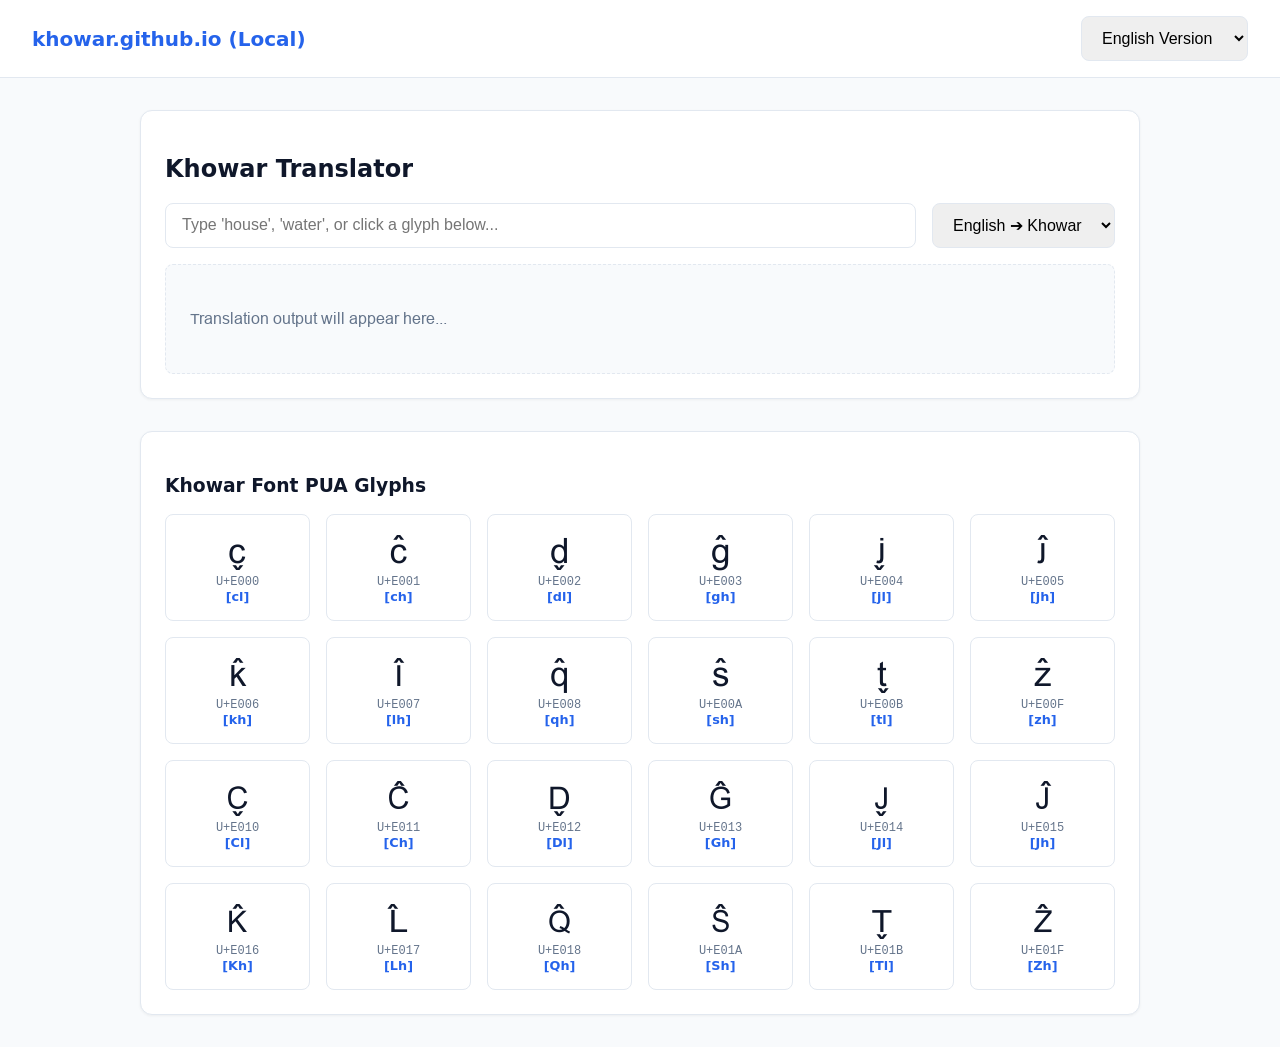
==== index.html @ ffb2a6e8 "Initial Commit" ====
<!DOCTYPE html>
<html lang="en">
<head>
    <meta charset="UTF-8">
    <meta name="viewport" content="width=device-width, initial-scale=1.0">
    <title>Khowar Language Portal & Translator</title>
    <style>
        @font-face {
            font-family: 'KhowarRegular';
            src: url('fonts/Khowar-Regular.ttf') format('truetype');
            font-weight: normal;
            font-style: normal;
            font-display: swap;
        }

        :root {
            --bg-color: #f8fafc;
            --card-bg: #ffffff;
            --text-main: #0f172a;
            --text-muted: #64748b;
            --accent: #2563eb;
            --border: #e2e8f0;
        }

        body {
            font-family: system-ui, -apple-system, BlinkMacSystemFont, 'Segoe UI', Roboto, sans-serif;
            background-color: var(--bg-color);
            color: var(--text-main);
            margin: 0;
            padding: 0;
        }

        .khowar-font {
            font-family: 'KhowarRegular', sans-serif;
        }

        header {
            background-color: var(--card-bg);
            border-bottom: 1px solid var(--border);
            padding: 1rem 2rem;
            display: flex;
            justify-content: space-between;
            align-items: center;
        }

        .brand {
            font-size: 1.25rem;
            font-weight: 700;
            color: var(--accent);
        }

        .container {
            max-width: 1000px;
            margin: 2rem auto;
            padding: 0 1rem;
        }

        .card {
            background: var(--card-bg);
            border: 1px solid var(--border);
            border-radius: 12px;
            padding: 1.5rem;
            margin-bottom: 2rem;
            box-shadow: 0 1px 3px rgba(0,0,0,0.05);
        }

        .search-controls {
            display: grid;
            grid-template-columns: 1fr auto;
            gap: 1rem;
            margin-bottom: 1rem;
        }

        input[type="text"], select {
            width: 100%;
            padding: 0.75rem 1rem;
            border: 1px solid var(--border);
            border-radius: 8px;
            font-size: 1rem;
            box-sizing: border-box;
        }

        .result-box {
            background-color: var(--bg-color);
            border: 1px dashed var(--border);
            border-radius: 8px;
            padding: 1.5rem;
            min-height: 60px;
            font-size: 1.5rem;
            display: flex;
            align-items: center;
        }

        .grid {
            display: grid;
            grid-template-columns: repeat(auto-fill, minmax(130px, 1fr));
            gap: 1rem;
        }

        .glyph-card {
            background: var(--card-bg);
            border: 1px solid var(--border);
            border-radius: 8px;
            padding: 1rem;
            text-align: center;
            cursor: pointer;
            transition: transform 0.1s, border-color 0.1s;
        }

        .glyph-card:hover {
            border-color: var(--accent);
            transform: translateY(-2px);
        }

        .glyph-char {
            font-size: 2.2rem;
            margin-bottom: 0.25rem;
        }

        .glyph-code {
            font-size: 0.75rem;
            color: var(--text-muted);
            font-family: monospace;
        }

        .glyph-token {
            font-size: 0.8rem;
            color: var(--accent);
            font-weight: bold;
        }
    </style>
</head>
<body>

    <header>
        <div class="brand">khowar.github.io (Local)</div>
        <select id="langSelect" style="width: auto;">
            <option value="en">English Version</option>
            <option value="kh">Khowar Version</option>
        </select>
    </header>

    <div class="container">
        <!-- Translator Section -->
        <div class="card">
            <h2 id="transTitle">Khowar Translator</h2>
            <div class="search-controls">
                <input type="text" id="searchInput" placeholder="Type 'house', 'water', or click a glyph below...">
                <select id="directionSelect" style="width: auto;">
                    <option value="en-to-kh">English ➔ Khowar</option>
                    <option value="kh-to-en">Khowar ➔ English</option>
                </select>
            </div>
            <div class="result-box khowar-font" id="translationOutput">
                <span style="color: var(--text-muted); font-size: 1rem;" id="outputText">Translation output will appear here...</span>
            </div>
        </div>

        <!-- PUA Character Grid -->
        <div class="card">
            <h3 id="glyphTitle">Khowar Font PUA Glyphs</h3>
            <div class="grid" id="glyphGrid"></div>
        </div>
    </div>

    <!-- Script Imports (Loaded locally without CORS issues) -->
    <script src="js/glyphs.js"></script>
    <script src="data/vocabulary.js"></script>
    <script src="data/sentences.js"></script>
    <script src="js/translator.js"></script>

    <script>
        // Render Glyph Cards into Grid
        function renderGlyphs() {
            const grid = document.getElementById('glyphGrid');
            grid.innerHTML = '';
            
            Object.keys(khowarGlyphs).forEach(token => {
                const char = khowarGlyphs[token];
                const codePoint = 'U+' + char.charCodeAt(0).toString(16).toUpperCase();
                
                const card = document.createElement('div');
                card.className = 'glyph-card';
                card.onclick = () => {
                    const input = document.getElementById('searchInput');
                    input.value += token;
                    triggerTranslation();
                };

                card.innerHTML = `
                    <div class="glyph-char khowar-font">${char}</div>
                    <div class="glyph-code">${codePoint}</div>
                    <div class="glyph-token">${token}</div>
                `;
                grid.appendChild(card);
            });
        }

        // Handle Search & Translation
        function triggerTranslation() {
            const query = document.getElementById('searchInput').value;
            const direction = document.getElementById('directionSelect').value;
            const outputEl = document.getElementById('translationOutput');

            if (!query.trim()) {
                outputEl.innerHTML = '<span style="color: var(--text-muted); font-size: 1rem;">Translation output will appear here...</span>';
                return;
            }

            // Calls your translateQuery function from translator.js
            const result = translateQuery(query, direction, vocabularyData, sentencesData);
            outputEl.textContent = result;
        }

        // Event Listeners
        document.getElementById('searchInput').addEventListener('input', triggerTranslation);
        document.getElementById('directionSelect').addEventListener('change', triggerTranslation);

        // Language toggle UI
        document.getElementById('langSelect').addEventListener('change', (e) => {
            const isKhowar = e.target.value === 'kh';
            document.getElementById('transTitle').textContent = isKhowar ? "Khowar Translator (خوار)" : "Khowar Translator";
            document.getElementById('glyphTitle').textContent = isKhowar ? "Khowar Glyphs (حروف)" : "Khowar Font PUA Glyphs";
        });

        // Initialize Page Locally
        window.addEventListener('DOMContentLoaded', () => {
            renderGlyphs();
            document.getElementById('outputText').textContent = "Translation output will appear here...";
        });

        // Automatically parse URL parameters and translate on page load
        function handleUrlParameters() {
            const urlParams = new URLSearchParams(window.location.search);
            const query = urlParams.get('q');
            const direction = urlParams.get('dir');

            if (query) {
                document.getElementById('searchInput').value = query;
                
                if (direction) {
                    document.getElementById('directionSelect').value = direction;
                }

                // Run translation immediately
                triggerTranslation();
            }
        }

        // Call inside your DOMContentLoaded event listener:
        window.addEventListener('DOMContentLoaded', () => {
            renderGlyphs();
            document.getElementById('outputText').textContent = "Translation output will appear here...";
            
            // Process incoming URL query parameters
            handleUrlParameters();
        });
    </script>
</body>
</html>
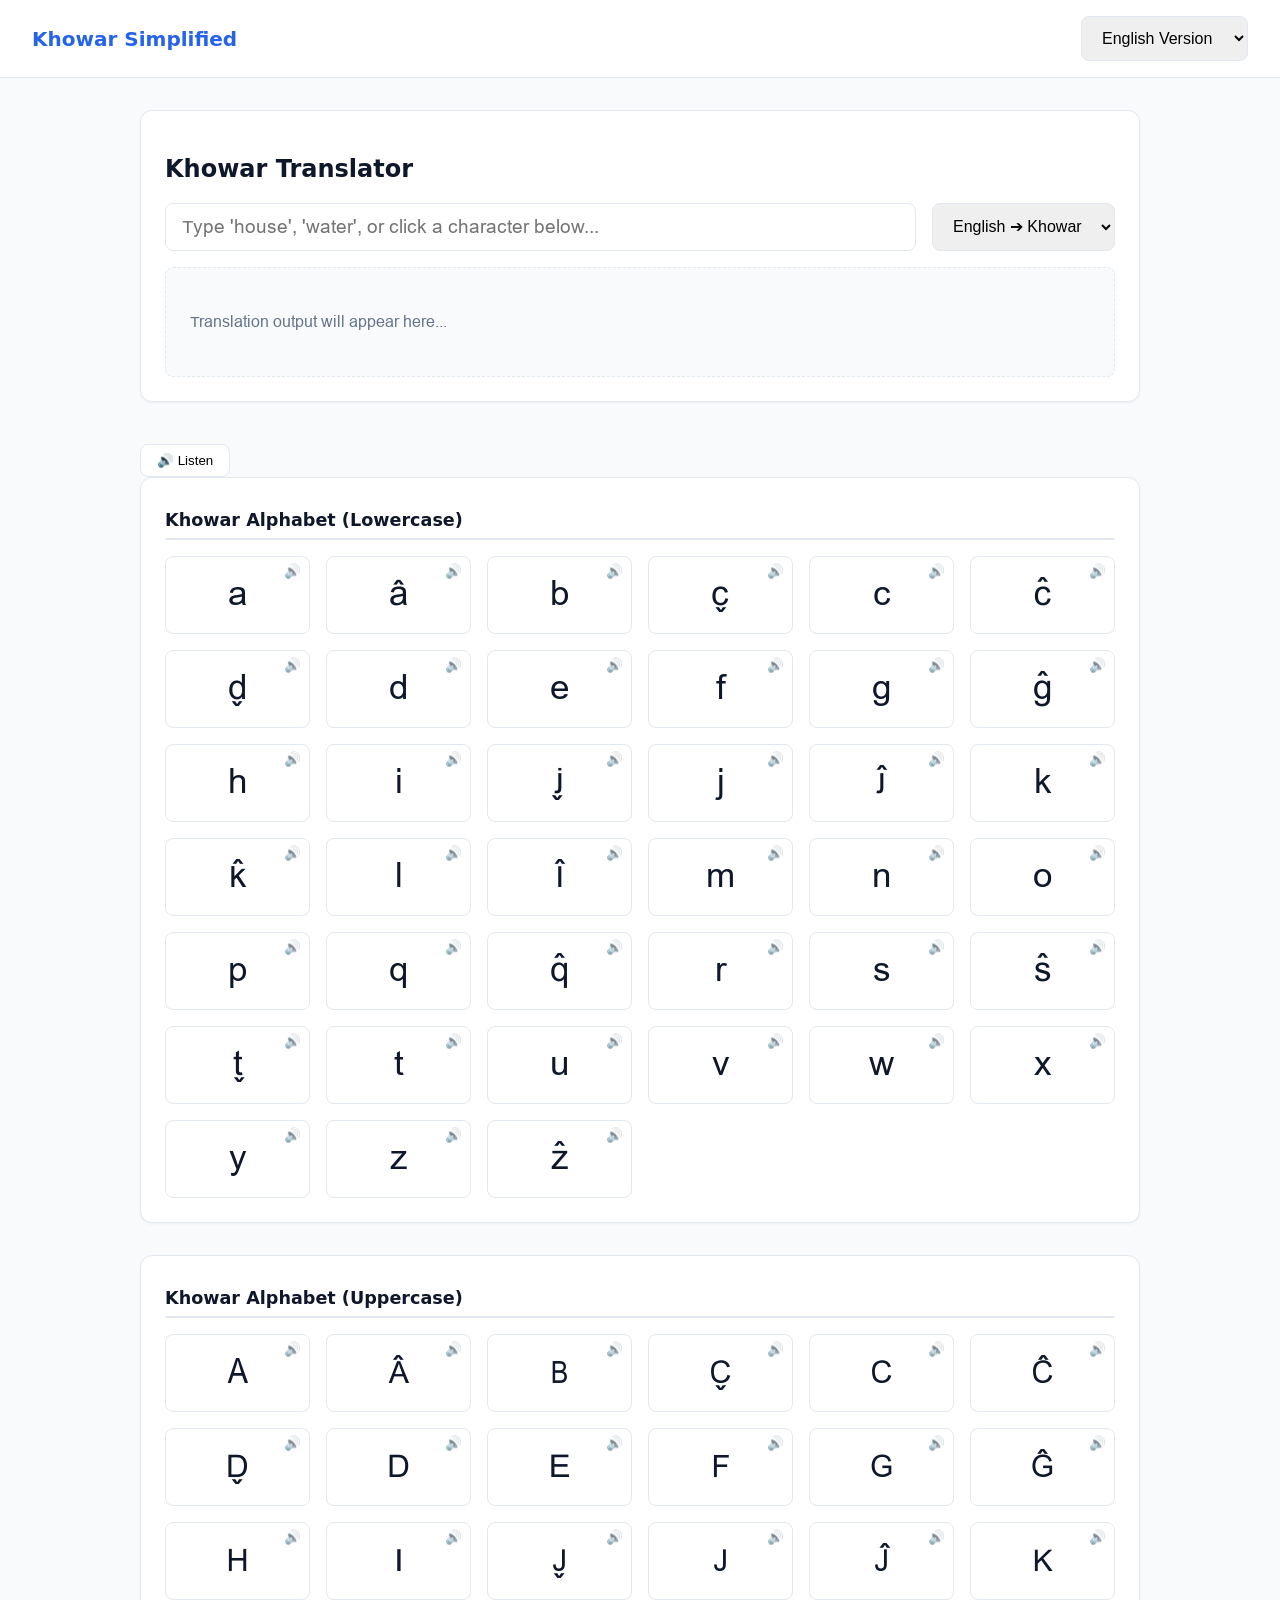
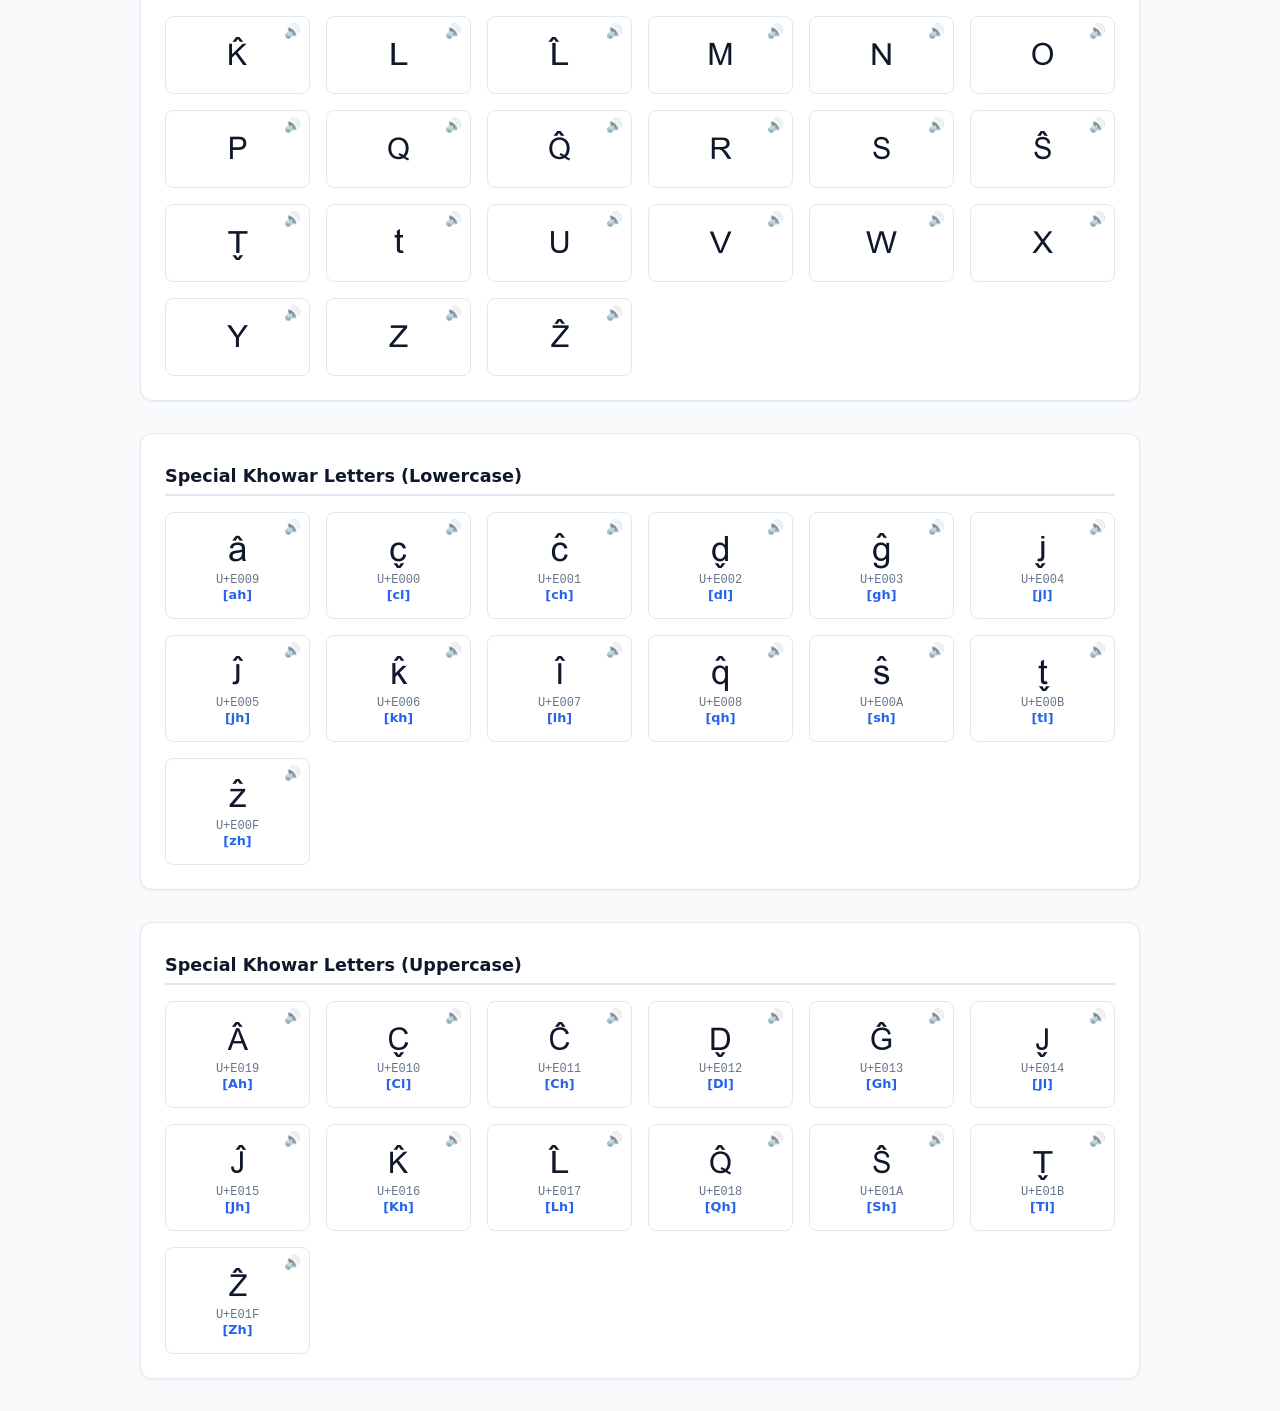
==== commit 355de5a9: "Added Letter Pronunciation" ====
--- a/index.html
+++ b/index.html
@@ -4,257 +4,80 @@
     <meta charset="UTF-8">
     <meta name="viewport" content="width=device-width, initial-scale=1.0">
     <title>Khowar Language Portal & Translator</title>
-    <style>
-        @font-face {
-            font-family: 'KhowarRegular';
-            src: url('fonts/Khowar-Regular.ttf') format('truetype');
-            font-weight: normal;
-            font-style: normal;
-            font-display: swap;
-        }
-
-        :root {
-            --bg-color: #f8fafc;
-            --card-bg: #ffffff;
-            --text-main: #0f172a;
-            --text-muted: #64748b;
-            --accent: #2563eb;
-            --border: #e2e8f0;
-        }
-
-        body {
-            font-family: system-ui, -apple-system, BlinkMacSystemFont, 'Segoe UI', Roboto, sans-serif;
-            background-color: var(--bg-color);
-            color: var(--text-main);
-            margin: 0;
-            padding: 0;
-        }
-
-        .khowar-font {
-            font-family: 'KhowarRegular', sans-serif;
-        }
-
-        header {
-            background-color: var(--card-bg);
-            border-bottom: 1px solid var(--border);
-            padding: 1rem 2rem;
-            display: flex;
-            justify-content: space-between;
-            align-items: center;
-        }
-
-        .brand {
-            font-size: 1.25rem;
-            font-weight: 700;
-            color: var(--accent);
-        }
-
-        .container {
-            max-width: 1000px;
-            margin: 2rem auto;
-            padding: 0 1rem;
-        }
-
-        .card {
-            background: var(--card-bg);
-            border: 1px solid var(--border);
-            border-radius: 12px;
-            padding: 1.5rem;
-            margin-bottom: 2rem;
-            box-shadow: 0 1px 3px rgba(0,0,0,0.05);
-        }
-
-        .search-controls {
-            display: grid;
-            grid-template-columns: 1fr auto;
-            gap: 1rem;
-            margin-bottom: 1rem;
-        }
-
-        input[type="text"], select {
-            width: 100%;
-            padding: 0.75rem 1rem;
-            border: 1px solid var(--border);
-            border-radius: 8px;
-            font-size: 1rem;
-            box-sizing: border-box;
-        }
-
-        .result-box {
-            background-color: var(--bg-color);
-            border: 1px dashed var(--border);
-            border-radius: 8px;
-            padding: 1.5rem;
-            min-height: 60px;
-            font-size: 1.5rem;
-            display: flex;
-            align-items: center;
-        }
-
-        .grid {
-            display: grid;
-            grid-template-columns: repeat(auto-fill, minmax(130px, 1fr));
-            gap: 1rem;
-        }
-
-        .glyph-card {
-            background: var(--card-bg);
-            border: 1px solid var(--border);
-            border-radius: 8px;
-            padding: 1rem;
-            text-align: center;
-            cursor: pointer;
-            transition: transform 0.1s, border-color 0.1s;
-        }
-
-        .glyph-card:hover {
-            border-color: var(--accent);
-            transform: translateY(-2px);
-        }
-
-        .glyph-char {
-            font-size: 2.2rem;
-            margin-bottom: 0.25rem;
-        }
-
-        .glyph-code {
-            font-size: 0.75rem;
-            color: var(--text-muted);
-            font-family: monospace;
-        }
-
-        .glyph-token {
-            font-size: 0.8rem;
-            color: var(--accent);
-            font-weight: bold;
-        }
-    </style>
+    <link rel="stylesheet" href="css/style.css">
 </head>
 <body>
 
-    <header>
-        <div class="brand">khowar.github.io (Local)</div>
-        <select id="langSelect" style="width: auto;">
-            <option value="en">English Version</option>
-            <option value="kh">Khowar Version</option>
-        </select>
-    </header>
-
-    <div class="container">
+<header>
+ <div class="brand">Khowar Simplified</div>
+ <select id="langSelect" style="width: auto;">
+ <option value="en">English Version</option>
+<option value="kh">Khowar Version</option>
+  </select>
+ </header>
+ <div class="container">
         <!-- Translator Section -->
         <div class="card">
             <h2 id="transTitle">Khowar Translator</h2>
             <div class="search-controls">
-                <input type="text" id="searchInput" placeholder="Type 'house', 'water', or click a glyph below...">
+                <input type="text" id="searchInput" placeholder="Type 'house', 'water', or click a character below...">
                 <select id="directionSelect" style="width: auto;">
                     <option value="en-to-kh">English ➔ Khowar</option>
                     <option value="kh-to-en">Khowar ➔ English</option>
                 </select>
             </div>
+            <!-- Unique Result Box -->
             <div class="result-box khowar-font" id="translationOutput">
                 <span style="color: var(--text-muted); font-size: 1rem;" id="outputText">Translation output will appear here...</span>
             </div>
         </div>
 
-        <!-- PUA Character Grid -->
-        <div class="card">
-            <h3 id="glyphTitle">Khowar Font PUA Glyphs</h3>
-            <div class="grid" id="glyphGrid"></div>
-        </div>
-    </div>
+        <!-- Audio Playback Control -->
+        <button onclick="playTranslationOutput()" class="glyph-card" style="margin-top: 10px; width: auto; padding: 0.5rem 1rem;">
+            🔊 Listen
+        </button>
 
-    <!-- Script Imports (Loaded locally without CORS issues) -->
-    <script src="js/glyphs.js"></script>
-    <script src="data/vocabulary.js"></script>
-    <script src="data/sentences.js"></script>
-    <script src="js/translator.js"></script>
+ <!-- Lowercase Khowar Alphabet -->
+<div class="card">
+ <h3 class="section-title">Khowar Alphabet (Lowercase)</h3>
+ <div class="grid" id="khowarLowercaseContainer"></div>
+ </div>
 
-    <script>
-        // Render Glyph Cards into Grid
-        function renderGlyphs() {
-            const grid = document.getElementById('glyphGrid');
-            grid.innerHTML = '';
-            
-            Object.keys(khowarGlyphs).forEach(token => {
-                const char = khowarGlyphs[token];
-                const codePoint = 'U+' + char.charCodeAt(0).toString(16).toUpperCase();
-                
-                const card = document.createElement('div');
-                card.className = 'glyph-card';
-                card.onclick = () => {
-                    const input = document.getElementById('searchInput');
-                    input.value += token;
-                    triggerTranslation();
-                };
+ <!-- Uppercase Khowar Alphabet -->
+ <div class="card">
+ <h3 class="section-title">Khowar Alphabet (Uppercase)</h3>
+ <div class="grid" id="khowarUppercaseContainer"></div>
+ </div>
 
-                card.innerHTML = `
-                    <div class="glyph-char khowar-font">${char}</div>
-                    <div class="glyph-code">${codePoint}</div>
-                    <div class="glyph-token">${token}</div>
-                `;
-                grid.appendChild(card);
-            });
-        }
+ <!-- Special Khowar Letters (Lowercase PUA Glyphs) -->
+ <div class="card">
+ <h3 class="section-title" id="specialLowerTitle">Special Khowar Letters (Lowercase)</h3>
+ <div class="grid" id="specialLowercaseContainer"></div>
+ </div>
 
-        // Handle Search & Translation
-        function triggerTranslation() {
-            const query = document.getElementById('searchInput').value;
-            const direction = document.getElementById('directionSelect').value;
-            const outputEl = document.getElementById('translationOutput');
+ <!-- Special Khowar Letters (Uppercase PUA Glyphs) -->
+ <div class="card">
+ <h3 class="section-title" id="specialUpperTitle">Special Khowar Letters (Uppercase)</h3>
+ <div class="grid" id="specialUppercaseContainer"></div>
+ </div>
+</div>
 
-            if (!query.trim()) {
-                outputEl.innerHTML = '<span style="color: var(--text-muted); font-size: 1rem;">Translation output will appear here...</span>';
-                return;
-            }
+ <!-- Character mappings & Script Definition -->
+ <!-- Character Maps & Script Definition -->
+ <script src="js/glyphs.js"></script>
+<script src="js/script.js"></script>
 
-            // Calls your translateQuery function from translator.js
-            const result = translateQuery(query, direction, vocabularyData, sentencesData);
-            outputEl.textContent = result;
-        }
+ <!-- Modular Data Files -->
+ <script src="data/nouns.js"></script>
+ <script src="data/verbs.js"></script>
+ <script src="data/pronouns.js"></script>
+ <script src="data/prepositions.js"></script>
+ <script src="data/sentences.js"></script>
 
-        // Event Listeners
-        document.getElementById('searchInput').addEventListener('input', triggerTranslation);
-        document.getElementById('directionSelect').addEventListener('change', triggerTranslation);
-
-        // Language toggle UI
-        document.getElementById('langSelect').addEventListener('change', (e) => {
-            const isKhowar = e.target.value === 'kh';
-            document.getElementById('transTitle').textContent = isKhowar ? "Khowar Translator (خوار)" : "Khowar Translator";
-            document.getElementById('glyphTitle').textContent = isKhowar ? "Khowar Glyphs (حروف)" : "Khowar Font PUA Glyphs";
-        });
-
-        // Initialize Page Locally
-        window.addEventListener('DOMContentLoaded', () => {
-            renderGlyphs();
-            document.getElementById('outputText').textContent = "Translation output will appear here...";
-        });
-
-        // Automatically parse URL parameters and translate on page load
-        function handleUrlParameters() {
-            const urlParams = new URLSearchParams(window.location.search);
-            const query = urlParams.get('q');
-            const direction = urlParams.get('dir');
-
-            if (query) {
-                document.getElementById('searchInput').value = query;
-                
-                if (direction) {
-                    document.getElementById('directionSelect').value = direction;
-                }
-
-                // Run translation immediately
-                triggerTranslation();
-            }
-        }
-
-        // Call inside your DOMContentLoaded event listener:
-        window.addEventListener('DOMContentLoaded', () => {
-            renderGlyphs();
-            document.getElementById('outputText').textContent = "Translation output will appear here...";
-            
-            // Process incoming URL query parameters
-            handleUrlParameters();
-        });
-    </script>
+ <!-- Modular Utilities Engine -->
+<script src="js/formatter.js"></script>
+<script src="js/audio.js"></script>
+<script src="js/translator.js"></script>
+<script src="js/app.js"></script>
 </body>
 </html>
--- a/css/style.css
+++ b/css/style.css
@@ -0,0 +1,163 @@
+@font-face {
+    font-family: 'KhowarRegular';
+    src: url('../fonts/Khowar-Regular.ttf') format('truetype');
+    font-weight: normal;
+    font-style: normal;
+    font-display: swap;
+}
+
+:root {
+    --bg-color: #f8fafc;
+    --card-bg: #ffffff;
+    --text-main: #0f172a;
+    --text-muted: #64748b;
+    --accent: #2563eb;
+    --border: #e2e8f0;
+}
+
+body {
+    font-family: system-ui, -apple-system, BlinkMacSystemFont, 'Segoe UI', Roboto, sans-serif;
+    background-color: var(--bg-color);
+    color: var(--text-main);
+    margin: 0;
+    padding: 0;
+}
+
+.khowar-font {
+    font-family: 'KhowarRegular', sans-serif;
+}
+
+header {
+    background-color: var(--card-bg);
+    border-bottom: 1px solid var(--border);
+    padding: 1rem 2rem;
+    display: flex;
+    justify-content: space-between;
+    align-items: center;
+}
+
+.brand {
+    font-size: 1.25rem;
+    font-weight: 700;
+    color: var(--accent);
+}
+
+.container {
+    max-width: 1000px;
+    margin: 2rem auto;
+    padding: 0 1rem;
+}
+
+.card {
+    background: var(--card-bg);
+    border: 1px solid var(--border);
+    border-radius: 12px;
+    padding: 1.5rem;
+    margin-bottom: 2rem;
+    box-shadow: 0 1px 3px rgba(0,0,0,0.05);
+}
+
+.search-controls {
+    display: grid;
+    grid-template-columns: 1fr auto;
+    gap: 1rem;
+    margin-bottom: 1rem;
+}
+
+#searchInput {
+    font-family: 'KhowarRegular', system-ui, -apple-system, sans-serif;
+    font-size: 1.2rem;
+    width: 100%;
+    padding: 0.75rem 1rem;
+    border: 1px solid var(--border);
+    border-radius: 8px;
+    box-sizing: border-box;
+}
+
+select {
+    width: 100%;
+    padding: 0.75rem 1rem;
+    border: 1px solid var(--border);
+    border-radius: 8px;
+    font-size: 1rem;
+    box-sizing: border-box;
+}
+
+.result-box {
+    background-color: var(--bg-color);
+    border: 1px dashed var(--border);
+    border-radius: 8px;
+    padding: 1.5rem;
+    min-height: 60px;
+    font-size: 1.5rem;
+    display: flex;
+    align-items: center;
+}
+
+.grid {
+    display: grid;
+    grid-template-columns: repeat(auto-fill, minmax(130px, 1fr));
+    gap: 1rem;
+}
+
+.glyph-card {
+    background: var(--card-bg);
+    border: 1px solid var(--border);
+    border-radius: 8px;
+    padding: 1rem;
+    text-align: center;
+    cursor: pointer;
+    transition: transform 0.1s, border-color 0.1s;
+    position: relative;
+}
+
+.glyph-card:hover {
+    border-color: var(--accent);
+    transform: translateY(-2px);
+}
+
+.glyph-char {
+    font-size: 2.2rem;
+    margin-bottom: 0.25rem;
+}
+
+.glyph-code {
+    font-size: 0.75rem;
+    color: var(--text-muted);
+    font-family: monospace;
+}
+
+.token-label {
+    font-size: 0.8rem;
+    color: var(--accent);
+    font-weight: bold;
+}
+
+.voice-icon {
+    position: absolute;
+    top: 6px;
+    right: 8px;
+    font-size: 0.85rem;
+    opacity: 0.6;
+    transition: opacity 0.15s, transform 0.15s;
+}
+
+.glyph-card:hover .voice-icon {
+    opacity: 1;
+    transform: scale(1.15);
+}
+
+.section-title {
+    margin-top: 0;
+    margin-bottom: 1rem;
+    font-size: 1.1rem;
+    color: var(--text-main);
+    border-bottom: 2px solid var(--border);
+    padding: 0.5rem 0;
+}
+
+.listen-btn {
+    margin-top: 10px;
+    width: auto;
+    padding: 0.5rem 1rem;
+}
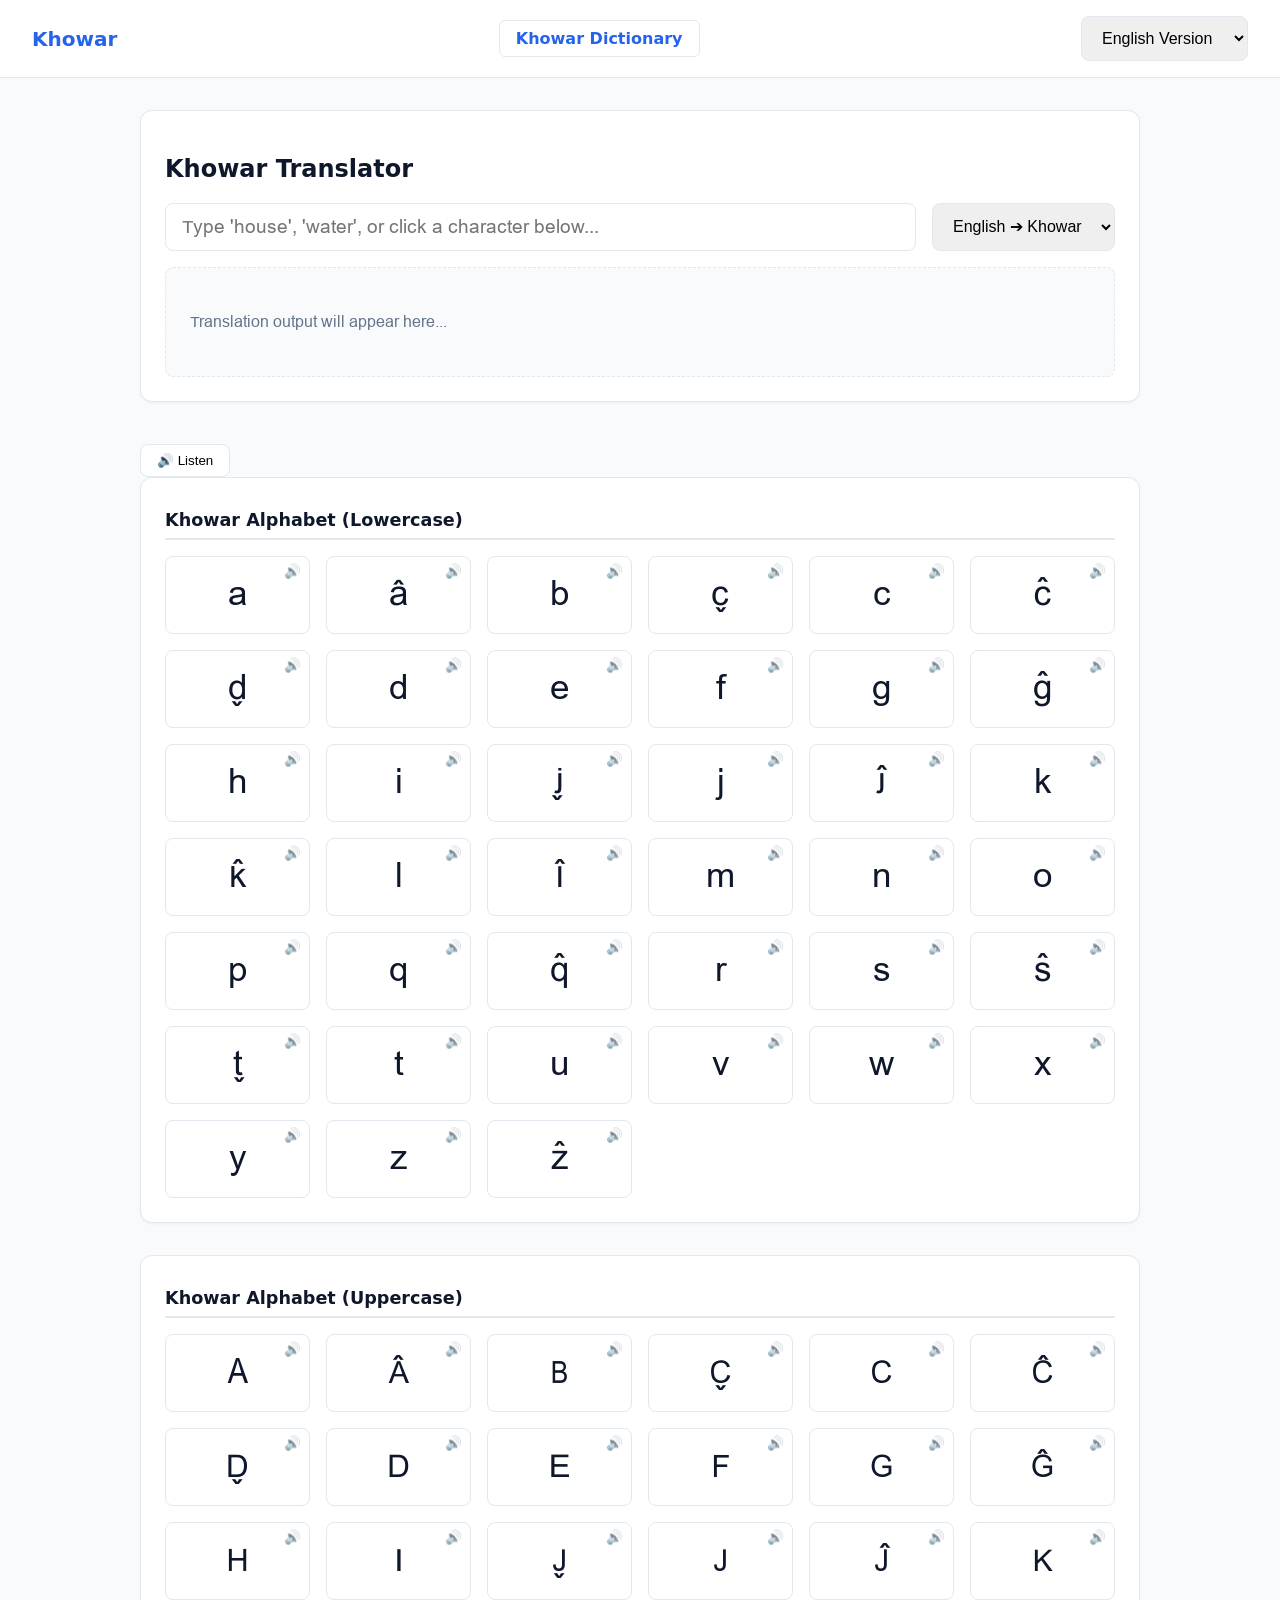
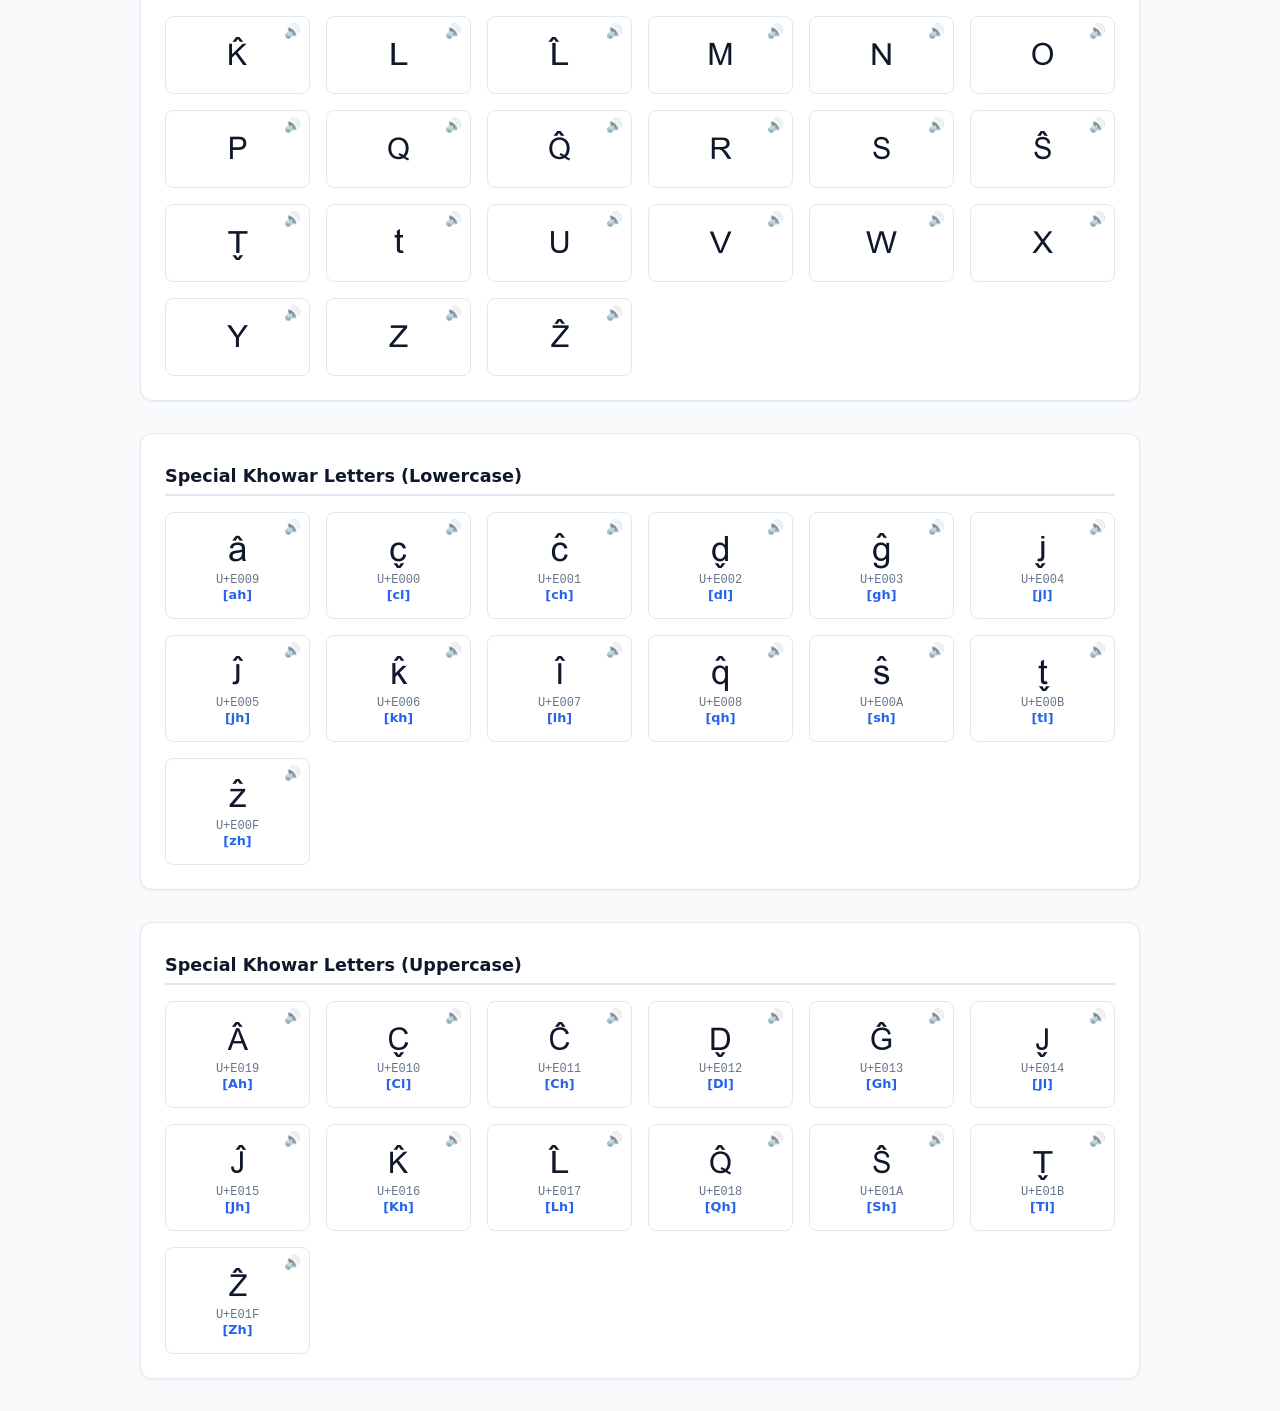
==== commit 1849aa0d: "Updated data center" ====
--- a/index.html
+++ b/index.html
@@ -9,7 +9,10 @@
 <body>
 
 <header>
- <div class="brand">Khowar Simplified</div>
+ <div class="brand">Khowar</div>
+    <nav>
+        <a href="dictionary.html" style="color: var(--accent); text-decoration: none; font-weight: 600; padding: 0.5rem 1rem; border: 1px solid var(--border); border-radius: 6px; background: var(--card-bg);">Khowar Dictionary</a>
+    </nav>
  <select id="langSelect" style="width: auto;">
  <option value="en">English Version</option>
 <option value="kh">Khowar Version</option>
@@ -73,11 +76,19 @@
  <script src="data/pronouns.js"></script>
  <script src="data/prepositions.js"></script>
  <script src="data/sentences.js"></script>
+<script src="data/conjunctions.js"></script>
+<script src="data/adjectives.js"></script>
+<script src="data/adverbs.js"></script>
+<script src="data/possessives.js"></script>
 
  <!-- Modular Utilities Engine -->
 <script src="js/formatter.js"></script>
 <script src="js/audio.js"></script>
-<script src="js/translator.js"></script>
+<script src="engines/tensesEngine.js"></script>
+<script src="engines/imperativeEngine.js"></script>
+<script src="engines/compoundEngine.js"></script>
+<script src="engines/interrogativeEngine.js"></script>
+<script src="js/router.js"></script>
 <script src="js/app.js"></script>
 </body>
 </html>
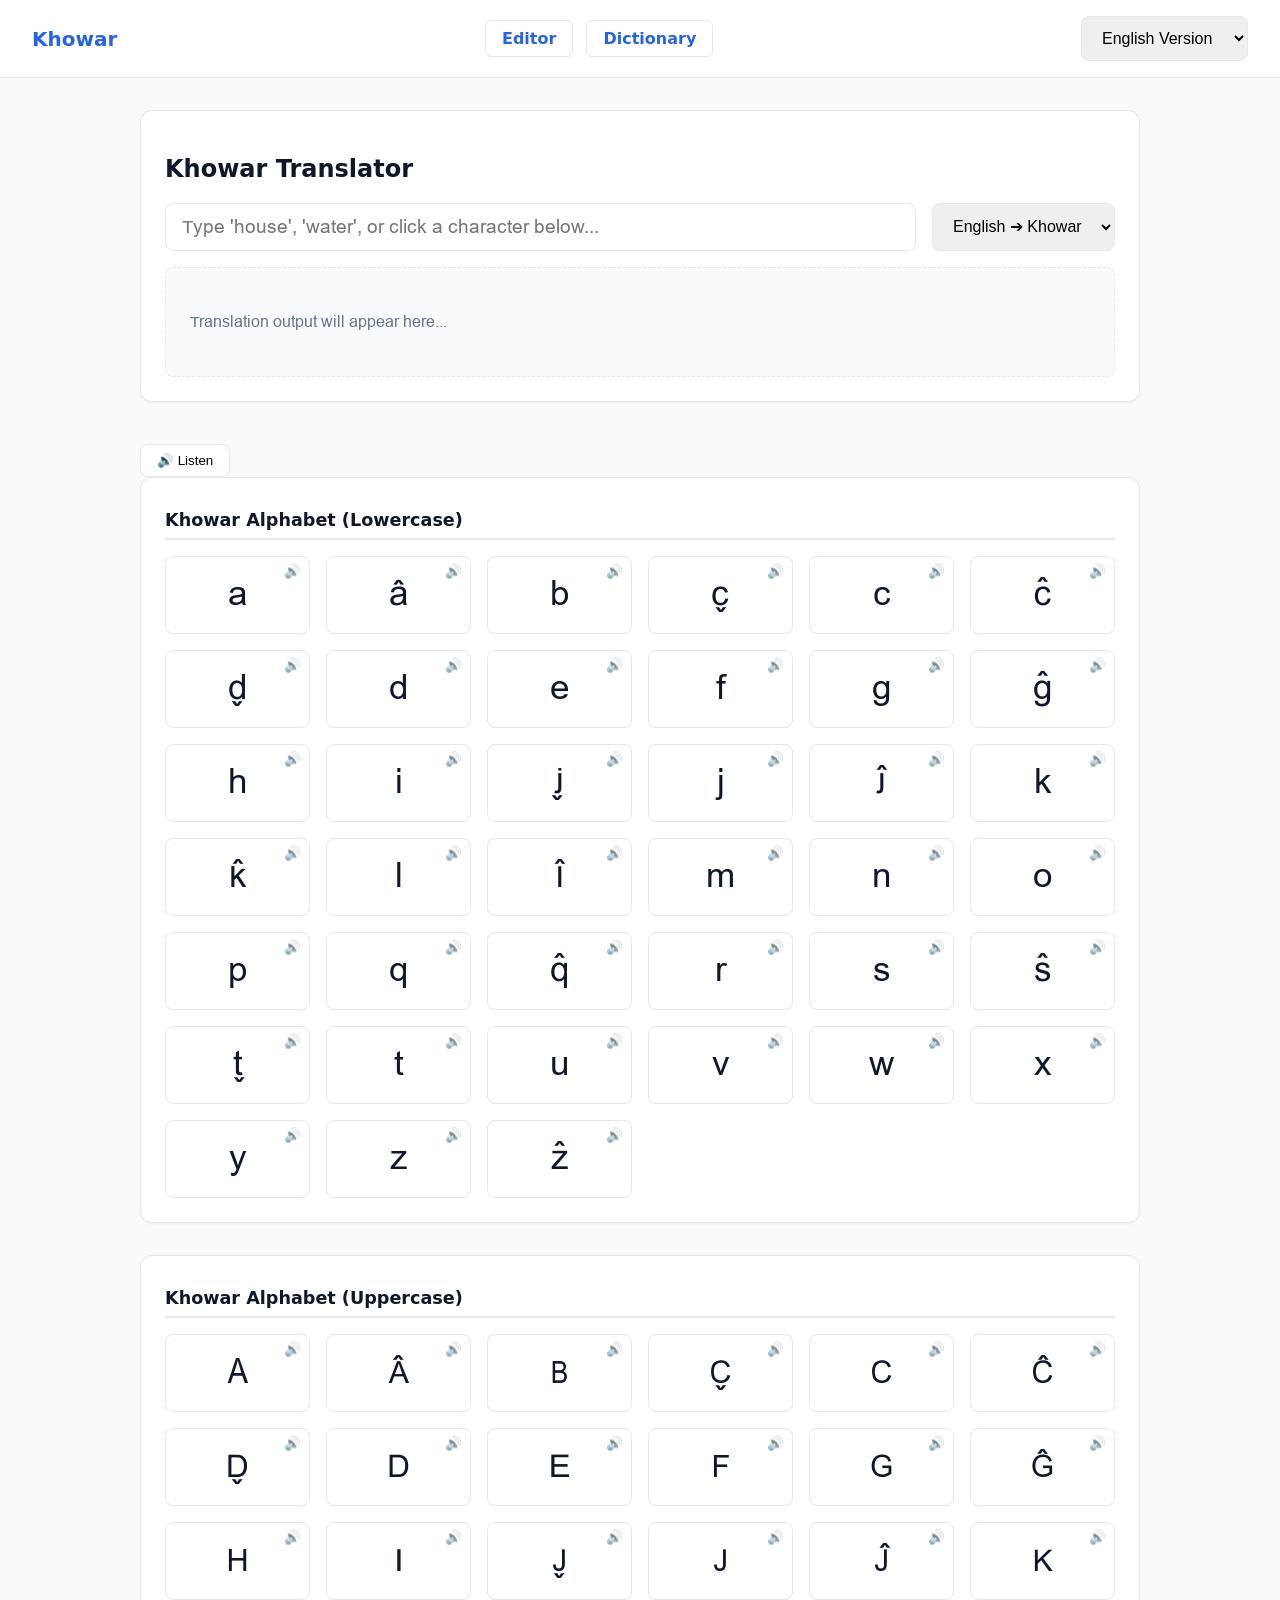
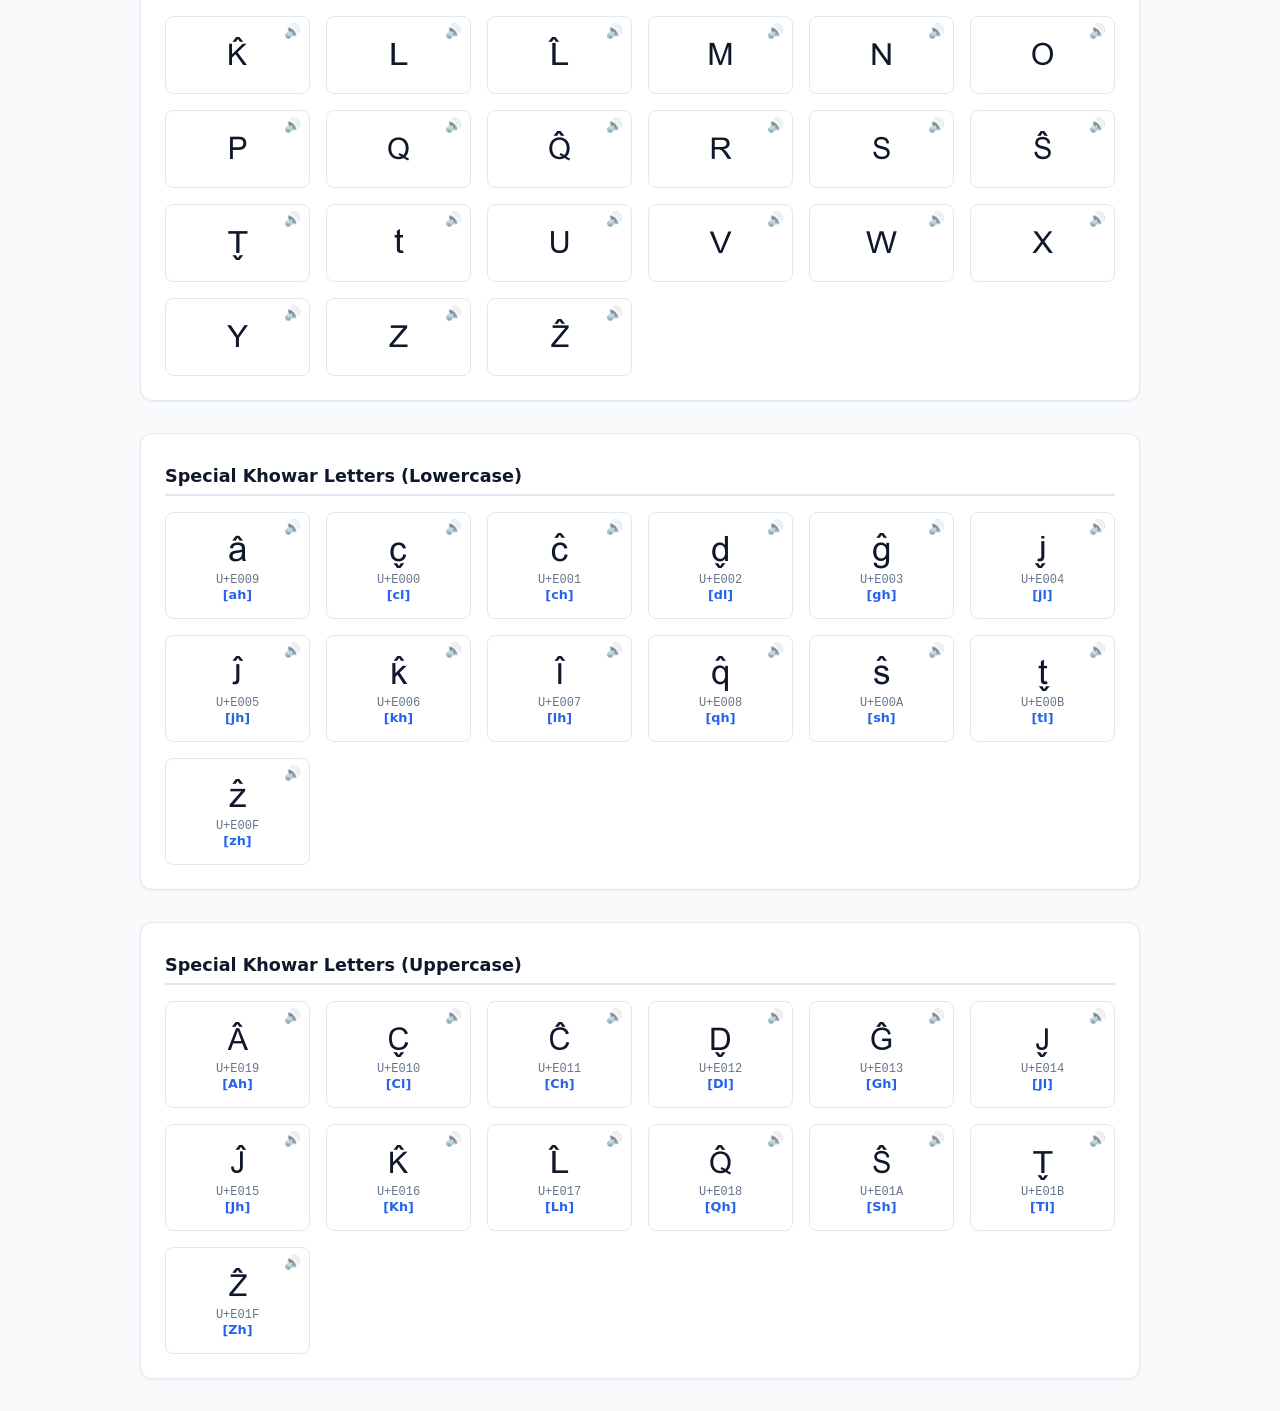
==== commit d7fd6373: "Implemented Khowar Counting" ====
--- a/index.html
+++ b/index.html
@@ -3,7 +3,28 @@
 <head>
     <meta charset="UTF-8">
     <meta name="viewport" content="width=device-width, initial-scale=1.0">
-    <title>Khowar Language Portal & Translator</title>
+    
+    <!-- Primary Meta Tags -->
+    <meta name="title" content="Khowar Language Translator & Open Learning Engine">
+    <meta name="description" content="Translate English to Khowar and explore the indigenous language of Chitral, Ghizer, Gilgit, Hunza, Baltistan, Wakhan, and Tajikistan. Features custom glyph font rendering, interactive audio pronunciations, and an open Khowar Dictionary.">
+    <meta name="keywords" content="Khowar, Chitral, Khowar language, Khowar dictionary, Kho people, Dardic languages, Khowar font, Khowar translator, Gilgit, Ghizer, Hunza, Wakhan, Hindukush languages">
+    <meta name="author" content="Open Khowar Project">
+    <meta name="robots" content="index, follow">
+
+    <!-- Open Graph / Facebook / WhatsApp -->
+    <meta property="og:type" content="website">
+    <meta property="og:url" content="https://ektishaf.com/khowar.github.io/">
+    <meta property="og:title" content="Khowar Language Translator & Open Learning Engine">
+    <meta property="og:description" content="Interactive translation engine, letter audio pronunciations, and an open dictionary for Khowar — the core indigenous language of Chitral and surrounding high-mountain regions.">
+    <meta property="og:image" content="https://img.youtube.com/vi/2SWx2Jb7a_g/maxresdefault.jpg">
+
+    <!-- Twitter Card -->
+    <meta property="twitter:card" content="summary_large_image">
+    <meta property="twitter:url" content="https://ektishaf.com/khowar.github.io/">
+    <meta property="twitter:title" content="Khowar Language Translator & Open Learning Engine">
+    <meta property="twitter:description" content="Learn and translate Khowar with custom font glyph rendering, audio pronunciations, and dynamic dictionary datasets.">
+    <meta property="twitter:image" content="https://img.youtube.com/vi/2SWx2Jb7a_g/maxresdefault.jpg">
+
     <link rel="stylesheet" href="css/style.css">
 </head>
 <body>
@@ -11,7 +32,8 @@
 <header>
  <div class="brand">Khowar</div>
     <nav>
-        <a href="dictionary.html" style="color: var(--accent); text-decoration: none; font-weight: 600; padding: 0.5rem 1rem; border: 1px solid var(--border); border-radius: 6px; background: var(--card-bg);">Khowar Dictionary</a>
+        <a href="editor.html" style="color: var(--accent); text-decoration: none; font-weight: 600; padding: 0.5rem 1rem; border: 1px solid var(--border); border-radius: 6px; background: var(--card-bg); margin-right: 8px;">Editor</a>
+        <a href="dictionary.html" style="color: var(--accent); text-decoration: none; font-weight: 600; padding: 0.5rem 1rem; border: 1px solid var(--border); border-radius: 6px; background: var(--card-bg);">Dictionary</a>
     </nav>
  <select id="langSelect" style="width: auto;">
  <option value="en">English Version</option>
@@ -84,6 +106,7 @@
  <!-- Modular Utilities Engine -->
 <script src="js/formatter.js"></script>
 <script src="js/audio.js"></script>
+<script src="engines/countingEngine.js"></script>
 <script src="engines/tensesEngine.js"></script>
 <script src="engines/imperativeEngine.js"></script>
 <script src="engines/compoundEngine.js"></script>
